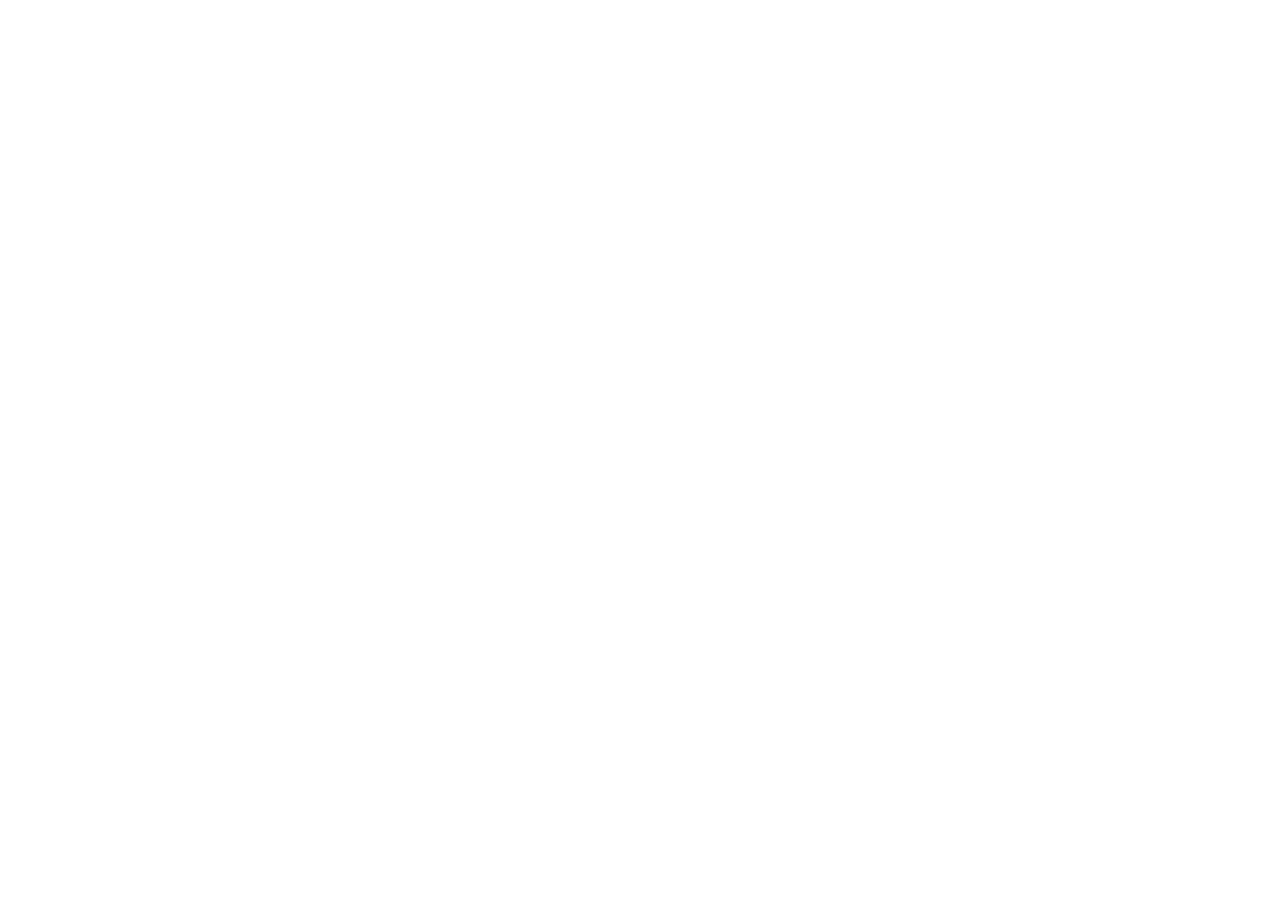
==== index.html @ d93f7a47 "criando as pastas" ====
<!DOCTYPE html>
<html lang="pt-br">
<head>
    <meta charset="UTF-8">
    <meta name="viewport" content="width=device-width, initial-scale=1.0">
    <title>Projetinho</title>
</head>
<body>
    
</body>
</html>
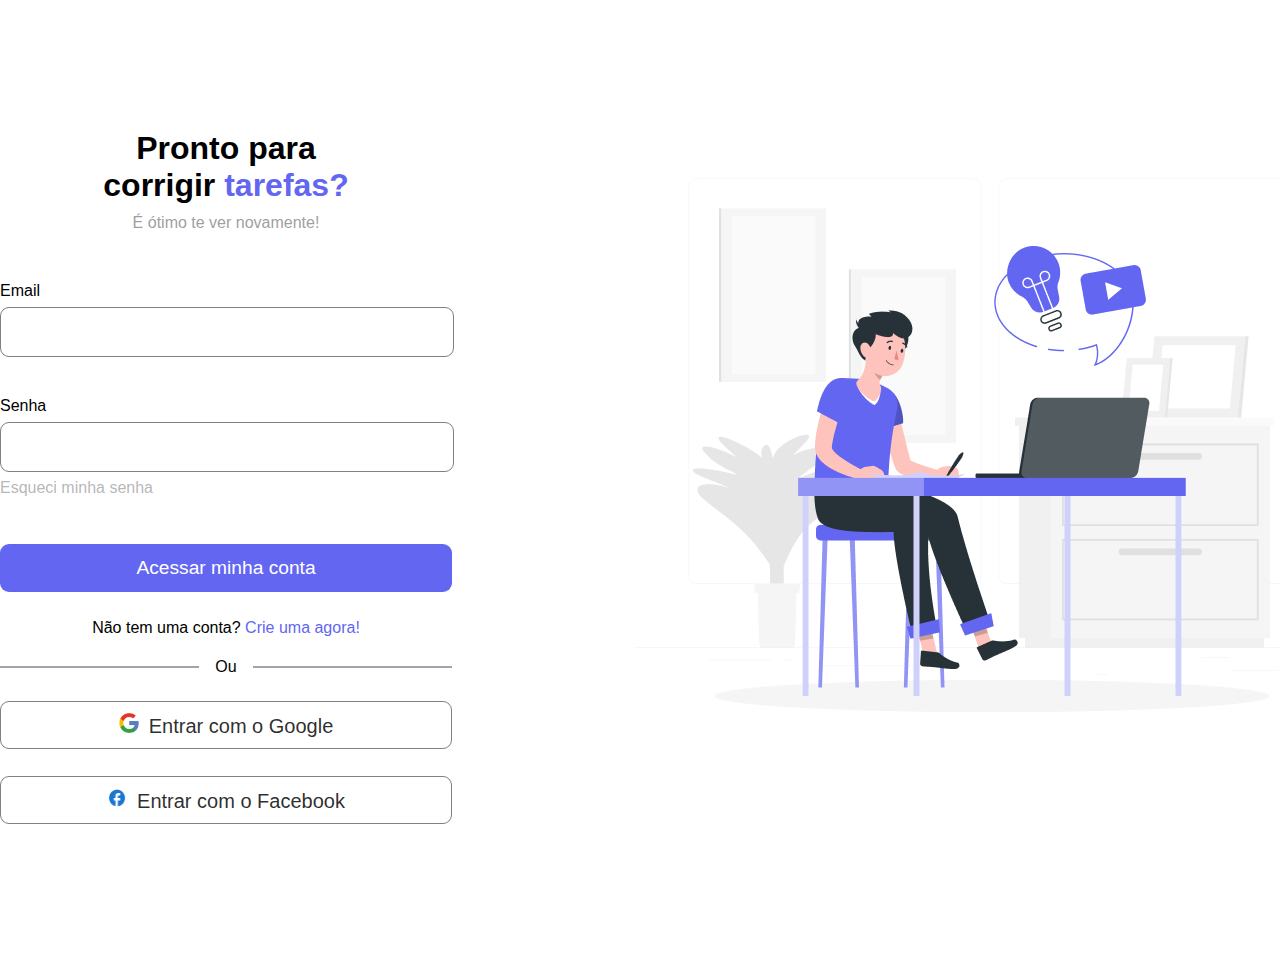
==== commit 7c69cc9d: "corrigindo pastas" ====
--- a/index.html
+++ b/index.html
@@ -3,9 +3,38 @@
 <head>
     <meta charset="UTF-8">
     <meta name="viewport" content="width=device-width, initial-scale=1.0">
-    <title>Projetinho</title>
+    <title>Document</title>
+    <link rel="stylesheet" href="/Pages/style.css">
 </head>
 <body>
-    
+    <main>
+        <div id="form">
+            <h1>Pronto para corrigir <span class="cor">tarefas?</span></h1>
+            <p>É ótimo te ver novamente!</p>
+            <form action="dados.java">
+                <label for="email">Email</label>
+                <br>
+                <input type="email" name="email" id="email">
+                <br>
+                <label for="password">Senha</label>
+                <br>
+                <input type="password" name="password" id="password">
+                <br>
+                <a href=""><p>Esqueci minha senha</p></a>
+               
+                <button type="submit">Acessar minha conta</button>
+                <br>
+                <p class="txt1">Não tem uma conta?<a href="/Pages/register.html" class="cor"> Crie uma agora!</a></p>
+                <div id="ou"><p class="linha"></p><p>Ou</p> <p class="linha"></p></div>
+                <br>
+                <button class="enter"><img src="/Image/devicon_google.png" alt="" class="icon">Entrar com o Google</button>
+                <br>
+                <button class="enter"><img src="/Image/ic_baseline-facebook.png" alt="" class="icon">Entrar com o Facebook</button>
+            </form>
+        </div>
+        <div id="img">
+            <img src="/Image/ImageLogin.png" alt="">
+        </div>
+    </main>
 </body>
 </html>--- a/Pages/style.css
+++ b/Pages/style.css
@@ -0,0 +1,141 @@
+:root{
+    --corRoxa: #6366F1;
+}
+*{
+    margin: 0px;
+    padding: 0px;
+    font-family: Arial, Helvetica, sans-serif;
+}
+main{
+    padding-top: 100px;
+    margin: auto;
+    height: 855px;
+    width: 1350px;
+}
+div#form{
+    padding-top: 30px;
+    width: 452px;
+    height: 702px;
+    display: inline-block;
+}
+div#form>h1{
+    width: 250px;
+    text-align: center;
+    margin: auto;
+    font-size: 32px;
+}
+.cor{
+    color: var(--corRoxa);
+}
+div#form>p{
+    color: rgba(128, 128, 128, 0.774);
+    padding-top: 10px;
+    text-align: center;
+    margin-bottom: 50px;
+}
+input#email{
+    font-size: 20px;
+    margin-bottom: 40px;
+    margin-top: 7px;
+    width: 452px;
+    height: 48px;
+    border-radius: 9px;
+    border: 1px solid gray;
+}
+input#email:hover{
+    margin-bottom: 40px;
+    margin-top: 7px;
+    width: 452px;
+    height: 48px;
+    border-radius: 9px;
+    border: 2px solid var(--corRoxa)
+}
+input#password{
+    font-size: 20px;
+    margin-bottom: 7px;
+    margin-top: 7px;
+    width: 452px;
+    height: 48px;
+    border-radius: 9px;
+    border: 1px solid gray;
+}
+input#password:hover{
+    margin-bottom: 7px;
+    margin-top: 7px;
+    width: 452px;
+    height: 48px;
+    border-radius: 9px;
+    border: 2px solid var(--corRoxa)
+}
+a{
+    text-decoration: none;
+    color: rgba(128, 128, 128, 0.582);
+}
+button{
+    background-color: var(--corRoxa);
+    color: white;
+    margin-bottom: 27px;
+    margin-top: 47px;
+    width: 452px;
+    height: 48px;
+    border-radius: 9px;
+    border: 0px;
+    font-size: larger;
+}
+.txt1{
+    text-align: center;
+    margin-bottom: 20px;
+    
+}
+#ou{
+    
+    display: flex;
+    flex-direction: row;
+    align-items: center;
+    padding: 0px;
+    gap: 16px;
+
+    width: 452px;
+    height: 19px;
+
+    flex: none;
+    order: 1;
+    align-self: stretch;
+    flex-grow: 0;
+}
+.linha{
+
+width: 199px;
+height: 0px;
+
+border: 1px solid #A2A4AD;
+
+order: 0;
+flex-grow: 1;
+
+}
+.icon{
+    height: 20px;
+    width: 20px;
+    margin-right: 10px;
+    text-align: center;
+}
+.enter{
+    margin: auto;
+    background-color: white;
+    color: rgba(0, 0, 0, 0.836);
+    margin-bottom: 20px;
+    margin-top: 7px;
+    width: 452px;
+    height: 48px;
+    border-radius: 9px;
+    border: 1px solid gray;
+    font-size: 20px;
+}
+div#img{
+    float: right;
+}
+img{
+    width: 716px;
+    height: 716px;
+}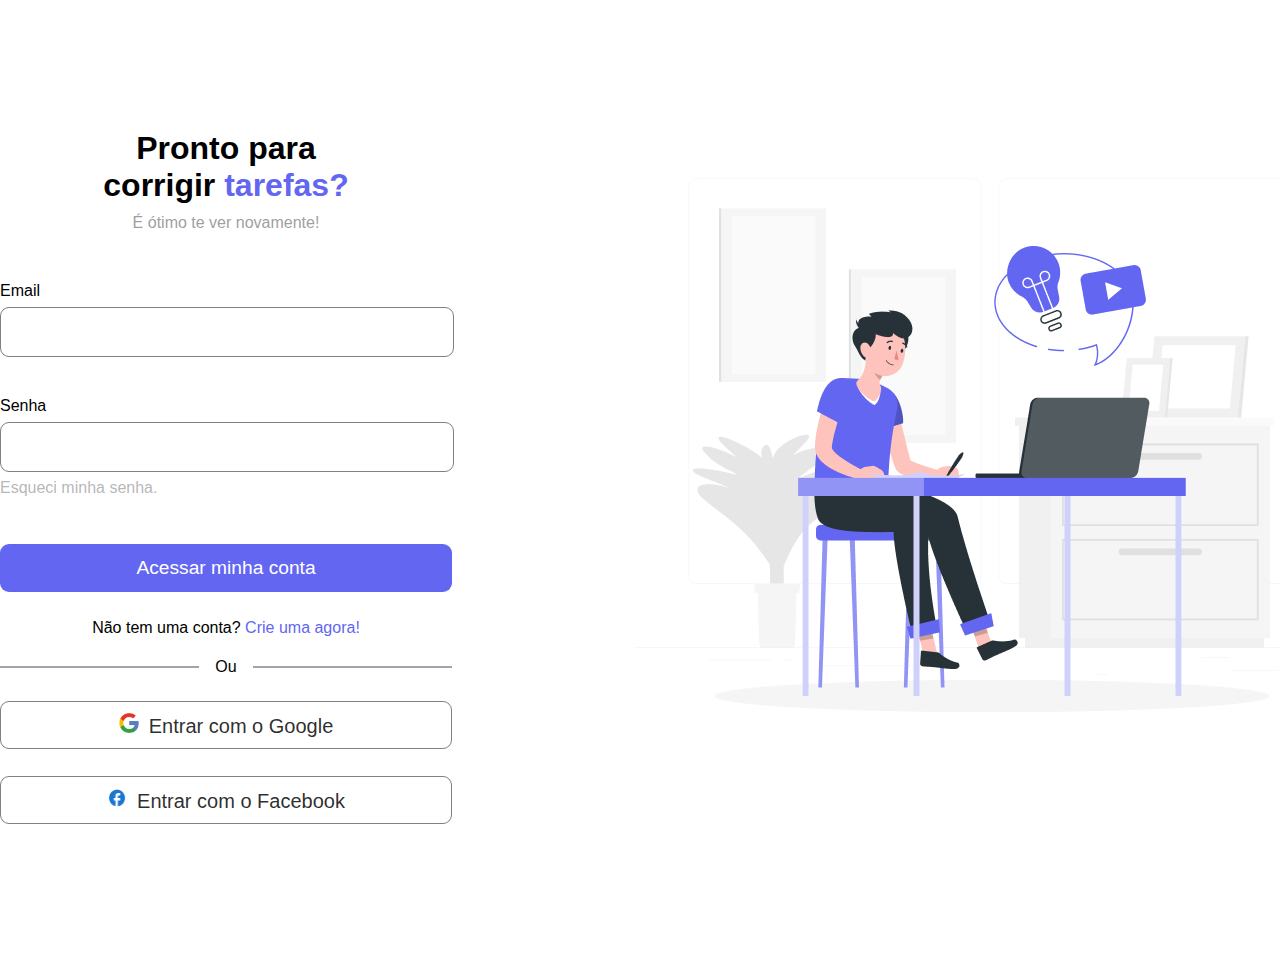
==== commit 957b984f: "Testando" ====
--- a/index.html
+++ b/index.html
@@ -4,7 +4,7 @@
     <meta charset="UTF-8">
     <meta name="viewport" content="width=device-width, initial-scale=1.0">
     <title>Document</title>
-    <link rel="stylesheet" href="/Pages/style.css">
+    <link rel="stylesheet" href=".//Pages/style.css">
 </head>
 <body>
     <main>
@@ -20,7 +20,7 @@
                 <br>
                 <input type="password" name="password" id="password">
                 <br>
-                <a href=""><p>Esqueci minha senha</p></a>
+                <a href=""><p>Esqueci minha senha.</p></a>
                
                 <button type="submit">Acessar minha conta</button>
                 <br>
